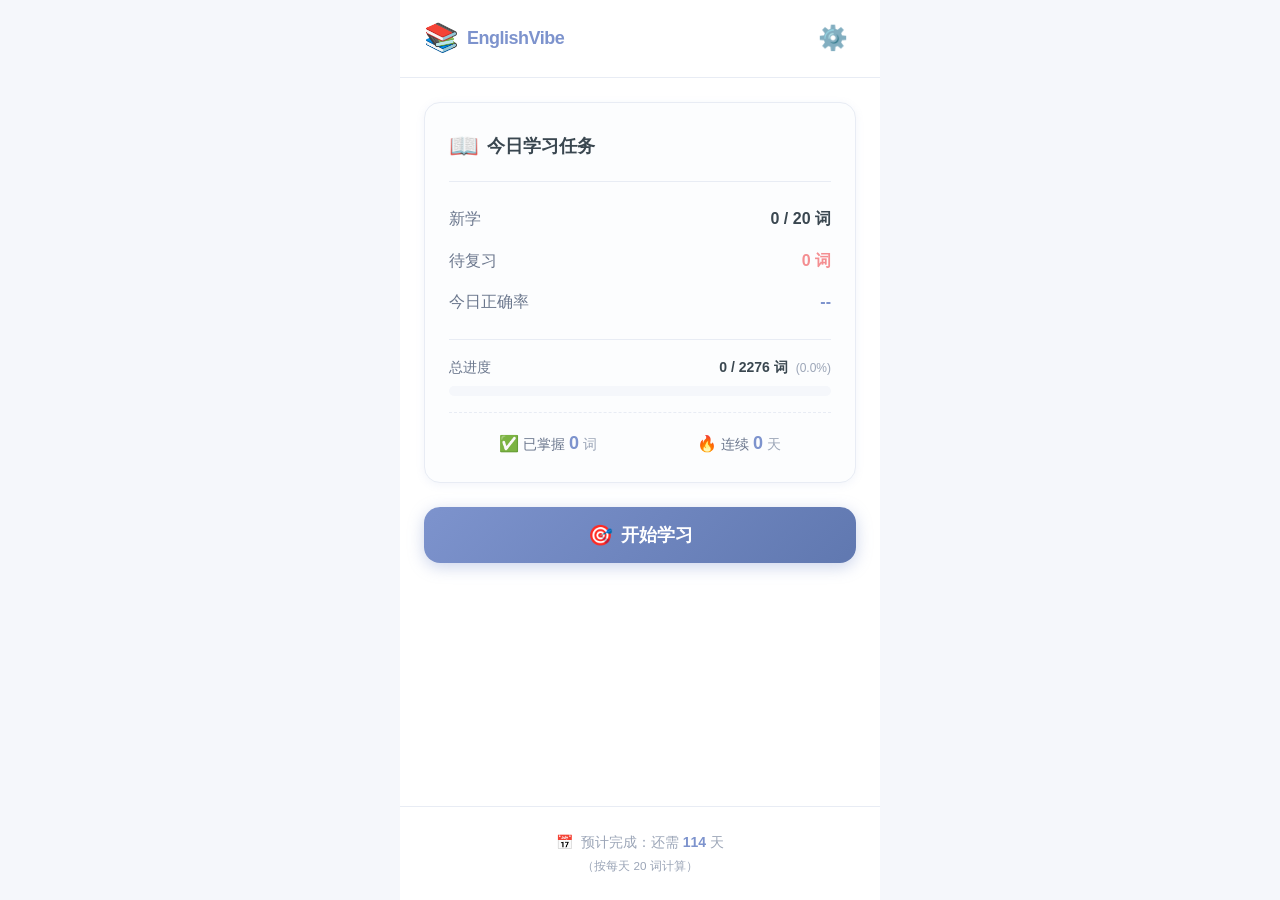
==== index.html @ 7efbdf3c "feat: EnglishVibe MVP - 初中英语单词学习应用 - 支持初中三年词汇（2276个单词） - 有道真人发音 - 每日学习+复习功能 - PWA支持，可安装到手机" ====
<!DOCTYPE html>
<html lang="zh-CN">
<head>
  <meta charset="UTF-8">
  <meta name="viewport" content="width=device-width, initial-scale=1.0, user-scalable=no, viewport-fit=cover">
  <meta name="theme-color" content="#7D93CD">
  <meta name="apple-mobile-web-app-capable" content="yes">
  <meta name="apple-mobile-web-app-status-bar-style" content="default">
  <meta name="description" content="EnglishVibe - 初中英语单词学习助手，图背单词，轻松记忆">
  
  <title>EnglishVibe - 英语单词学习</title>
  
  <!-- 样式 -->
  <link rel="stylesheet" href="./css/style.css">
  
  <!-- PWA 图标 -->
  <link rel="icon" type="image/png" sizes="32x32" href="./assets/icons/icon-32.png">
  <link rel="apple-touch-icon" href="./assets/icons/icon-192.png">
  
  <!-- PWA Manifest -->
  <link rel="manifest" href="./manifest.json">
</head>
<body>
  <div class="app" id="app">
    <!-- 顶部导航 -->
    <header class="header">
      <div class="header__logo">
        <span class="header__logo-icon">📚</span>
        <span class="header__logo-text">EnglishVibe</span>
      </div>
      <button class="header__settings" id="btn-settings" aria-label="设置">
        ⚙️
      </button>
    </header>

    <!-- 主内容区 -->
    <main class="main">
      <!-- 今日任务卡片 -->
      <div class="task-card fade-in">
        <div class="task-card__title">
          <span class="task-card__title-icon">📖</span>
          今日学习任务
        </div>
        
        <div class="task-card__stats">
          <div class="task-card__stat">
            <span class="task-card__stat-label">新学</span>
            <span class="task-card__stat-value">
              <span id="stat-new-learned">0</span> / <span id="stat-daily-goal">20</span> 词
            </span>
          </div>
          <div class="task-card__stat">
            <span class="task-card__stat-label">待复习</span>
            <span class="task-card__stat-value task-card__stat-value--warning" id="stat-review-count">
              0 词
            </span>
          </div>
          <div class="task-card__stat">
            <span class="task-card__stat-label">今日正确率</span>
            <span class="task-card__stat-value task-card__stat-value--highlight" id="stat-accuracy">
              --
            </span>
          </div>
        </div>

        <!-- 总进度 -->
        <div class="progress-section">
          <div class="progress-section__header">
            <span class="progress-section__label">总进度</span>
            <span class="progress-section__value">
              <span id="stat-total-learned">0</span> / <span id="stat-total-words">0</span> 词
              <span class="progress-percent" id="progress-percent">(0%)</span>
            </span>
          </div>
          <div class="progress-bar">
            <div class="progress-bar__fill" id="progress-fill" style="width: 0%"></div>
          </div>
        </div>

        <!-- 已掌握统计 -->
        <div class="mastered-section">
          <div class="mastered-stat">
            <span class="mastered-stat__icon">✅</span>
            <span class="mastered-stat__label">已掌握</span>
            <span class="mastered-stat__value" id="stat-mastered">0</span>
            <span class="mastered-stat__unit">词</span>
          </div>
          <div class="mastered-stat">
            <span class="mastered-stat__icon">🔥</span>
            <span class="mastered-stat__label">连续</span>
            <span class="mastered-stat__value" id="stat-streak">0</span>
            <span class="mastered-stat__unit">天</span>
          </div>
        </div>
      </div>

      <!-- 操作按钮 -->
      <div class="action-buttons">
        <button class="btn btn--primary" id="btn-learn">
          <span class="btn__icon">🎯</span>
          开始学习
        </button>
        
        <button class="btn btn--secondary" id="btn-review" style="display: none;">
          <span class="btn__icon">🔄</span>
          开始复习
          <span class="btn__badge" id="review-badge">0</span>
        </button>
      </div>
    </main>

    <!-- 底部信息 -->
    <footer class="footer-info">
      <span class="footer-info__icon">📅</span>
      预计完成：还需 <span class="footer-info__highlight" id="stat-remaining-days">--</span> 天
      <br>
      <small>（按每天 <span id="stat-daily-goal-footer">20</span> 词计算）</small>
    </footer>
  </div>

  <!-- 加载提示 -->
  <div id="loading" style="display: none; position: fixed; top: 0; left: 0; right: 0; bottom: 0; background: rgba(255,255,255,0.9); display: flex; align-items: center; justify-content: center; z-index: 9999;">
    <div style="text-align: center;">
      <div style="font-size: 48px; margin-bottom: 16px;">📚</div>
      <div style="color: #6B778D;">加载中...</div>
    </div>
  </div>

  <!-- 脚本 -->
  <script src="./js/storage.js"></script>
  <script src="./js/vocabulary.js"></script>
  <script src="./js/app.js"></script>
  
  <!-- Service Worker 注册 -->
  <script>
    // 注册 Service Worker 实现 PWA
    if ('serviceWorker' in navigator) {
      window.addEventListener('load', () => {
        navigator.serviceWorker.register('./sw.js')
          .then(registration => {
            console.log('SW registered:', registration.scope);
          })
          .catch(error => {
            console.log('SW registration failed:', error);
          });
      });
    }
    
    // PWA 安装提示
    let deferredPrompt;
    window.addEventListener('beforeinstallprompt', (e) => {
      // 阻止默认提示
      e.preventDefault();
      deferredPrompt = e;
      
      // 显示自定义安装按钮（可选）
      showInstallButton();
    });
    
    function showInstallButton() {
      // 创建安装按钮（如果首页没有待复习词）
      const btnReview = document.getElementById('btn-review');
      if (btnReview && btnReview.style.display === 'none') {
        const installBtn = document.createElement('button');
        installBtn.className = 'btn btn--secondary';
        installBtn.innerHTML = '<span class="btn__icon">📲</span> 安装到桌面';
        installBtn.style.marginTop = '8px';
        installBtn.onclick = installApp;
        
        const actionButtons = document.querySelector('.action-buttons');
        if (actionButtons && !document.getElementById('btn-install')) {
          installBtn.id = 'btn-install';
          actionButtons.appendChild(installBtn);
        }
      }
    }
    
    async function installApp() {
      if (!deferredPrompt) return;
      
      deferredPrompt.prompt();
      const { outcome } = await deferredPrompt.userChoice;
      
      if (outcome === 'accepted') {
        console.log('User accepted the install prompt');
      }
      deferredPrompt = null;
      
      // 隐藏安装按钮
      const installBtn = document.getElementById('btn-install');
      if (installBtn) installBtn.remove();
    }
    
    // 监听安装完成
    window.addEventListener('appinstalled', () => {
      console.log('PWA was installed');
      deferredPrompt = null;
    });
  </script>
</body>
</html>
---- css/style.css ----
/**
 * EnglishVibe MVP - 全局样式表
 * 莫兰迪色系设计
 */

/* ============================================
   CSS 变量 - 莫兰迪配色方案
   ============================================ */
:root {
  /* 主色 - 莫兰迪蓝 */
  --primary: #7D93CD;
  --primary-light: #9AAFDB;
  --primary-dark: #6078B0;
  
  /* 辅助色 - 莫兰迪粉 */
  --secondary: #F48E91;
  --secondary-light: #F9B5B7;
  
  /* 功能色 */
  --success: #7CB88F;      /* 答对 - 莫兰迪绿 */
  --success-light: #A5D4B3;
  --error: #E88B8C;        /* 答错 - 莫兰迪红 */
  --error-light: #F5B8B9;
  --warning: #F9D891;      /* 莫兰迪黄 */
  
  /* 中性色 */
  --text-primary: #3A4750;
  --text-secondary: #6B778D;
  --text-light: #9BA5B7;
  --bg-primary: #FFFFFF;
  --bg-secondary: #F5F7FB;
  --bg-card: #FCFDFE;
  --border-color: #E8ECF4;
  
  /* 阴影 */
  --shadow-sm: 0 2px 8px rgba(125, 147, 205, 0.1);
  --shadow-md: 0 4px 16px rgba(125, 147, 205, 0.15);
  --shadow-lg: 0 8px 32px rgba(125, 147, 205, 0.2);
  
  /* 圆角 */
  --radius-sm: 8px;
  --radius-md: 12px;
  --radius-lg: 16px;
  --radius-xl: 24px;
  
  /* 间距 */
  --spacing-xs: 4px;
  --spacing-sm: 8px;
  --spacing-md: 16px;
  --spacing-lg: 24px;
  --spacing-xl: 32px;
  
  /* 字体 */
  --font-family: -apple-system, BlinkMacSystemFont, 'Segoe UI', 'PingFang SC', 'Hiragino Sans GB', 'Microsoft YaHei', sans-serif;
  --font-size-xs: 12px;
  --font-size-sm: 14px;
  --font-size-md: 16px;
  --font-size-lg: 18px;
  --font-size-xl: 24px;
  --font-size-2xl: 32px;
  --font-size-3xl: 48px;
  
  /* 过渡 */
  --transition-fast: 0.15s ease;
  --transition-normal: 0.25s ease;
  --transition-slow: 0.4s ease;
}

/* ============================================
   基础重置
   ============================================ */
*,
*::before,
*::after {
  box-sizing: border-box;
  margin: 0;
  padding: 0;
}

html {
  font-size: 16px;
  -webkit-tap-highlight-color: transparent;
}

body {
  font-family: var(--font-family);
  font-size: var(--font-size-md);
  color: var(--text-primary);
  background: var(--bg-secondary);
  line-height: 1.6;
  min-height: 100vh;
  overflow-x: hidden;
}

/* ============================================
   App 容器
   ============================================ */
.app {
  max-width: 480px;
  margin: 0 auto;
  min-height: 100vh;
  background: var(--bg-primary);
  position: relative;
  display: flex;
  flex-direction: column;
}

/* ============================================
   顶部导航栏
   ============================================ */
.header {
  display: flex;
  align-items: center;
  justify-content: space-between;
  padding: var(--spacing-md) var(--spacing-lg);
  background: var(--bg-primary);
  border-bottom: 1px solid var(--border-color);
  position: sticky;
  top: 0;
  z-index: 100;
}

.header__logo {
  display: flex;
  align-items: center;
  gap: var(--spacing-sm);
}

.header__logo-icon {
  font-size: 28px;
}

.header__logo-text {
  font-size: var(--font-size-lg);
  font-weight: 600;
  color: var(--primary);
  letter-spacing: -0.5px;
}

.header__back {
  display: flex;
  align-items: center;
  gap: var(--spacing-xs);
  color: var(--text-secondary);
  font-size: var(--font-size-md);
  background: none;
  border: none;
  cursor: pointer;
  padding: var(--spacing-sm);
  margin-left: calc(-1 * var(--spacing-sm));
  border-radius: var(--radius-sm);
  transition: background var(--transition-fast);
}

.header__back:hover {
  background: var(--bg-secondary);
}

.header__progress {
  font-size: var(--font-size-md);
  font-weight: 600;
  color: var(--text-primary);
}

.header__settings {
  background: none;
  border: none;
  font-size: 24px;
  cursor: pointer;
  padding: var(--spacing-sm);
  border-radius: var(--radius-sm);
  transition: background var(--transition-fast);
}

.header__settings:hover {
  background: var(--bg-secondary);
}

/* ============================================
   主内容区
   ============================================ */
.main {
  flex: 1;
  padding: var(--spacing-lg);
  display: flex;
  flex-direction: column;
  gap: var(--spacing-lg);
}

/* ============================================
   今日任务卡片
   ============================================ */
.task-card {
  background: var(--bg-card);
  border-radius: var(--radius-lg);
  padding: var(--spacing-lg);
  box-shadow: var(--shadow-sm);
  border: 1px solid var(--border-color);
}

.task-card__title {
  display: flex;
  align-items: center;
  gap: var(--spacing-sm);
  font-size: var(--font-size-lg);
  font-weight: 600;
  color: var(--text-primary);
  margin-bottom: var(--spacing-lg);
  padding-bottom: var(--spacing-md);
  border-bottom: 1px solid var(--border-color);
}

.task-card__title-icon {
  font-size: 24px;
}

.task-card__stats {
  display: flex;
  flex-direction: column;
  gap: var(--spacing-md);
  margin-bottom: var(--spacing-lg);
}

.task-card__stat {
  display: flex;
  justify-content: space-between;
  align-items: center;
}

.task-card__stat-label {
  color: var(--text-secondary);
  font-size: var(--font-size-md);
}

.task-card__stat-value {
  font-weight: 600;
  color: var(--text-primary);
  font-size: var(--font-size-md);
}

.task-card__stat-value--highlight {
  color: var(--primary);
}

.task-card__stat-value--warning {
  color: var(--secondary);
}

/* 进度条 */
.progress-section {
  margin-top: var(--spacing-md);
  padding-top: var(--spacing-md);
  border-top: 1px solid var(--border-color);
}

.progress-section__header {
  display: flex;
  justify-content: space-between;
  align-items: center;
  margin-bottom: var(--spacing-sm);
}

.progress-section__label {
  color: var(--text-secondary);
  font-size: var(--font-size-sm);
}

.progress-section__value {
  color: var(--text-primary);
  font-weight: 600;
  font-size: var(--font-size-sm);
}

.progress-bar {
  height: 10px;
  background: var(--bg-secondary);
  border-radius: 5px;
  overflow: hidden;
}

.progress-bar__fill {
  height: 100%;
  background: linear-gradient(90deg, var(--primary-light), var(--primary));
  border-radius: 5px;
  transition: width var(--transition-normal);
}

.progress-percent {
  color: var(--text-light);
  font-size: var(--font-size-xs);
  font-weight: normal;
  margin-left: var(--spacing-xs);
}

/* 已掌握统计区域 */
.mastered-section {
  display: flex;
  justify-content: space-around;
  margin-top: var(--spacing-md);
  padding-top: var(--spacing-md);
  border-top: 1px dashed var(--border-color);
}

.mastered-stat {
  display: flex;
  align-items: center;
  gap: var(--spacing-xs);
  color: var(--text-secondary);
  font-size: var(--font-size-sm);
}

.mastered-stat__icon {
  font-size: 16px;
}

.mastered-stat__value {
  color: var(--primary);
  font-weight: 700;
  font-size: var(--font-size-lg);
}

.mastered-stat__unit {
  color: var(--text-light);
}

/* ============================================
   操作按钮
   ============================================ */
.action-buttons {
  display: flex;
  flex-direction: column;
  gap: var(--spacing-md);
}

.btn {
  display: flex;
  align-items: center;
  justify-content: center;
  gap: var(--spacing-sm);
  padding: var(--spacing-md) var(--spacing-lg);
  border-radius: var(--radius-lg);
  font-size: var(--font-size-lg);
  font-weight: 600;
  cursor: pointer;
  border: none;
  transition: all var(--transition-fast);
}

.btn--primary {
  background: linear-gradient(135deg, var(--primary), var(--primary-dark));
  color: white;
  box-shadow: 0 4px 16px rgba(125, 147, 205, 0.4);
}

.btn--primary:hover {
  transform: translateY(-2px);
  box-shadow: 0 6px 20px rgba(125, 147, 205, 0.5);
}

.btn--primary:active {
  transform: translateY(0);
}

.btn--secondary {
  background: var(--bg-card);
  color: var(--secondary);
  border: 2px solid var(--secondary);
}

.btn--secondary:hover {
  background: var(--secondary-light);
  color: white;
  border-color: var(--secondary-light);
}

.btn--disabled {
  opacity: 0.5;
  cursor: not-allowed;
  pointer-events: none;
}

.btn__icon {
  font-size: 20px;
}

.btn__badge {
  background: var(--secondary);
  color: white;
  padding: 2px 8px;
  border-radius: 10px;
  font-size: var(--font-size-sm);
  margin-left: var(--spacing-sm);
}

/* ============================================
   底部信息
   ============================================ */
.footer-info {
  text-align: center;
  padding: var(--spacing-lg);
  color: var(--text-light);
  font-size: var(--font-size-sm);
  border-top: 1px solid var(--border-color);
  margin-top: auto;
}

.footer-info__icon {
  margin-right: var(--spacing-xs);
}

.footer-info__highlight {
  color: var(--primary);
  font-weight: 600;
}

/* ============================================
   单词卡片（学习页用）
   ============================================ */
.word-card {
  background: var(--bg-card);
  border-radius: var(--radius-xl);
  padding: var(--spacing-xl);
  box-shadow: var(--shadow-md);
  text-align: center;
}

.word-card__image {
  width: 100%;
  height: 200px;
  border-radius: var(--radius-lg);
  overflow: hidden;
  margin-bottom: var(--spacing-lg);
  background: var(--bg-secondary);
}

.word-card__image img {
  width: 100%;
  height: 100%;
  object-fit: cover;
}

.word-card__word {
  font-size: var(--font-size-3xl);
  font-weight: 700;
  color: var(--text-primary);
  margin-bottom: var(--spacing-sm);
  letter-spacing: 1px;
}

.word-card__phonetic {
  display: flex;
  align-items: center;
  justify-content: center;
  gap: var(--spacing-sm);
  color: var(--text-secondary);
  font-size: var(--font-size-lg);
  margin-bottom: var(--spacing-md);
}

.word-card__audio-btn {
  background: var(--primary-light);
  border: none;
  width: 36px;
  height: 36px;
  border-radius: 50%;
  cursor: pointer;
  display: flex;
  align-items: center;
  justify-content: center;
  font-size: 18px;
  transition: all var(--transition-fast);
}

.word-card__audio-btn:hover {
  background: var(--primary);
  transform: scale(1.1);
}

.word-card__sentence {
  background: linear-gradient(135deg, #E8F5E9, #C8E6C9);
  border: 2px solid var(--success);
  border-radius: var(--radius-md);
  padding: var(--spacing-md);
  margin-top: var(--spacing-lg);
  text-align: left;
  opacity: 0;
  transform: translateY(10px);
  transition: all var(--transition-normal);
  position: relative;
}

.word-card__sentence.show {
  opacity: 1;
  transform: translateY(0);
  animation: highlight-pulse 0.5s ease;
}

@keyframes highlight-pulse {
  0%, 100% { box-shadow: 0 0 0 0 rgba(124, 184, 143, 0.4); }
  50% { box-shadow: 0 0 0 8px rgba(124, 184, 143, 0); }
}

.word-card__sentence-header {
  display: flex;
  align-items: center;
  justify-content: space-between;
  margin-bottom: var(--spacing-sm);
}

.word-card__sentence-label {
  font-size: var(--font-size-xs);
  color: var(--success);
  font-weight: 600;
  text-transform: uppercase;
  letter-spacing: 1px;
}

.word-card__sentence-audio {
  background: var(--success);
  border: none;
  width: 32px;
  height: 32px;
  border-radius: 50%;
  cursor: pointer;
  display: flex;
  align-items: center;
  justify-content: center;
  font-size: 16px;
  transition: all var(--transition-fast);
  color: white;
}

.word-card__sentence-audio:hover {
  background: var(--success-light);
  transform: scale(1.1);
}

.word-card__sentence-audio:active {
  transform: scale(0.95);
}

.word-card__sentence-en {
  color: var(--text-primary);
  font-size: var(--font-size-md);
  font-weight: 500;
  margin-bottom: var(--spacing-xs);
  line-height: 1.5;
}

.word-card__sentence-cn {
  color: var(--text-secondary);
  font-size: var(--font-size-sm);
  line-height: 1.4;
}

/* ============================================
   选项区域
   ============================================ */
.options-grid {
  display: grid;
  grid-template-columns: repeat(2, 1fr);
  gap: var(--spacing-md);
  margin-top: var(--spacing-lg);
}

.option {
  background: var(--bg-card);
  border: 2px solid var(--border-color);
  border-radius: var(--radius-md);
  padding: var(--spacing-md);
  font-size: var(--font-size-md);
  color: var(--text-primary);
  cursor: pointer;
  transition: all var(--transition-fast);
  text-align: center;
  min-height: 60px;
  display: flex;
  align-items: center;
  justify-content: center;
}

.option:hover {
  border-color: var(--primary-light);
  background: var(--bg-secondary);
}

.option:active {
  transform: scale(0.98);
}

.option--correct {
  background: var(--success-light);
  border-color: var(--success);
  color: var(--success);
  animation: pulse-success 0.3s ease;
}

.option--wrong {
  background: var(--error-light);
  border-color: var(--error);
  color: var(--error);
  animation: shake 0.3s ease;
}

.option--disabled {
  pointer-events: none;
  opacity: 0.7;
}

.option__icon {
  margin-right: var(--spacing-xs);
}

/* ============================================
   反馈提示
   ============================================ */
.feedback {
  position: fixed;
  top: 50%;
  left: 50%;
  transform: translate(-50%, -50%);
  background: rgba(0, 0, 0, 0.85);
  color: white;
  padding: var(--spacing-lg) var(--spacing-xl);
  border-radius: var(--radius-lg);
  font-size: var(--font-size-lg);
  font-weight: 600;
  z-index: 1000;
  opacity: 0;
  visibility: hidden;
  transition: all var(--transition-fast);
}

.feedback.show {
  opacity: 1;
  visibility: visible;
}

.feedback--success {
  background: var(--success);
}

.feedback--error {
  background: var(--error);
}

/* ============================================
   学习进度条（顶部）
   ============================================ */
.learn-progress {
  padding: 0 var(--spacing-lg);
  margin-bottom: var(--spacing-md);
}

.learn-progress__bar {
  height: 6px;
  background: var(--bg-secondary);
  border-radius: 3px;
  overflow: hidden;
}

.learn-progress__fill {
  height: 100%;
  background: linear-gradient(90deg, var(--primary-light), var(--primary));
  border-radius: 3px;
  transition: width var(--transition-normal);
}

/* ============================================
   底部统计栏
   ============================================ */
.bottom-stats {
  display: flex;
  justify-content: center;
  gap: var(--spacing-xl);
  padding: var(--spacing-md) var(--spacing-lg);
  background: var(--bg-secondary);
  border-top: 1px solid var(--border-color);
  font-size: var(--font-size-sm);
  color: var(--text-secondary);
}

.bottom-stats__item {
  display: flex;
  align-items: center;
  gap: var(--spacing-xs);
}

.bottom-stats__value {
  color: var(--primary);
  font-weight: 600;
}

/* ============================================
   设置页面
   ============================================ */
.settings-section {
  background: var(--bg-card);
  border-radius: var(--radius-lg);
  margin-bottom: var(--spacing-md);
  overflow: hidden;
}

.settings-section__title {
  padding: var(--spacing-md) var(--spacing-lg);
  background: var(--bg-secondary);
  font-weight: 600;
  color: var(--text-secondary);
  font-size: var(--font-size-sm);
  text-transform: uppercase;
  letter-spacing: 1px;
}

.settings-item {
  display: flex;
  justify-content: space-between;
  align-items: center;
  padding: var(--spacing-md) var(--spacing-lg);
  border-bottom: 1px solid var(--border-color);
}

.settings-item:last-child {
  border-bottom: none;
}

.settings-item__label {
  color: var(--text-primary);
}

.settings-item__value {
  color: var(--text-secondary);
}

/* 目标选择器 */
.goal-selector {
  display: flex;
  gap: var(--spacing-sm);
}

.goal-option {
  padding: var(--spacing-sm) var(--spacing-md);
  border: 2px solid var(--border-color);
  border-radius: var(--radius-sm);
  cursor: pointer;
  transition: all var(--transition-fast);
  font-size: var(--font-size-sm);
}

.goal-option:hover {
  border-color: var(--primary-light);
}

.goal-option.active {
  background: var(--primary);
  border-color: var(--primary);
  color: white;
}

/* 危险操作按钮 */
.btn--danger {
  background: none;
  color: var(--error);
  border: 2px solid var(--error);
}

.btn--danger:hover {
  background: var(--error);
  color: white;
}

/* ============================================
   完成页面
   ============================================ */
.complete-page {
  display: flex;
  flex-direction: column;
  align-items: center;
  justify-content: center;
  text-align: center;
  padding: var(--spacing-xl);
  min-height: 60vh;
}

.complete-page__icon {
  font-size: 80px;
  margin-bottom: var(--spacing-lg);
  animation: bounce 0.6s ease;
}

.complete-page__title {
  font-size: var(--font-size-2xl);
  font-weight: 700;
  color: var(--text-primary);
  margin-bottom: var(--spacing-sm);
}

.complete-page__subtitle {
  font-size: var(--font-size-md);
  color: var(--text-secondary);
  margin-bottom: var(--spacing-xl);
}

.complete-page__stats {
  display: flex;
  gap: var(--spacing-xl);
  margin-bottom: var(--spacing-xl);
}

.complete-page__stat {
  text-align: center;
}

.complete-page__stat-value {
  font-size: var(--font-size-2xl);
  font-weight: 700;
  color: var(--primary);
}

.complete-page__stat-label {
  font-size: var(--font-size-sm);
  color: var(--text-secondary);
}

/* ============================================
   动画
   ============================================ */
@keyframes pulse-success {
  0%, 100% { transform: scale(1); }
  50% { transform: scale(1.02); }
}

@keyframes shake {
  0%, 100% { transform: translateX(0); }
  25% { transform: translateX(-5px); }
  75% { transform: translateX(5px); }
}

@keyframes bounce {
  0%, 100% { transform: translateY(0); }
  50% { transform: translateY(-20px); }
}

@keyframes fadeIn {
  from { opacity: 0; transform: translateY(20px); }
  to { opacity: 1; transform: translateY(0); }
}

.fade-in {
  animation: fadeIn 0.4s ease forwards;
}

/* ============================================
   完成弹窗覆盖层
   ============================================ */
.complete-overlay {
  position: fixed;
  top: 0;
  left: 0;
  right: 0;
  bottom: 0;
  background: var(--bg-primary);
  z-index: 500;
  display: flex;
  align-items: center;
  justify-content: center;
}

/* ============================================
   响应式适配
   ============================================ */
@media (max-width: 400px) {
  :root {
    --font-size-3xl: 36px;
    --font-size-2xl: 28px;
  }
  
  .options-grid {
    gap: var(--spacing-sm);
  }
  
  .option {
    padding: var(--spacing-sm);
    font-size: var(--font-size-sm);
  }
}

/* ============================================
   安全区适配（刘海屏）
   ============================================ */
@supports (padding-top: env(safe-area-inset-top)) {
  .header {
    padding-top: calc(var(--spacing-md) + env(safe-area-inset-top));
  }
  
  .footer-info,
  .bottom-stats {
    padding-bottom: calc(var(--spacing-lg) + env(safe-area-inset-bottom));
  }
}
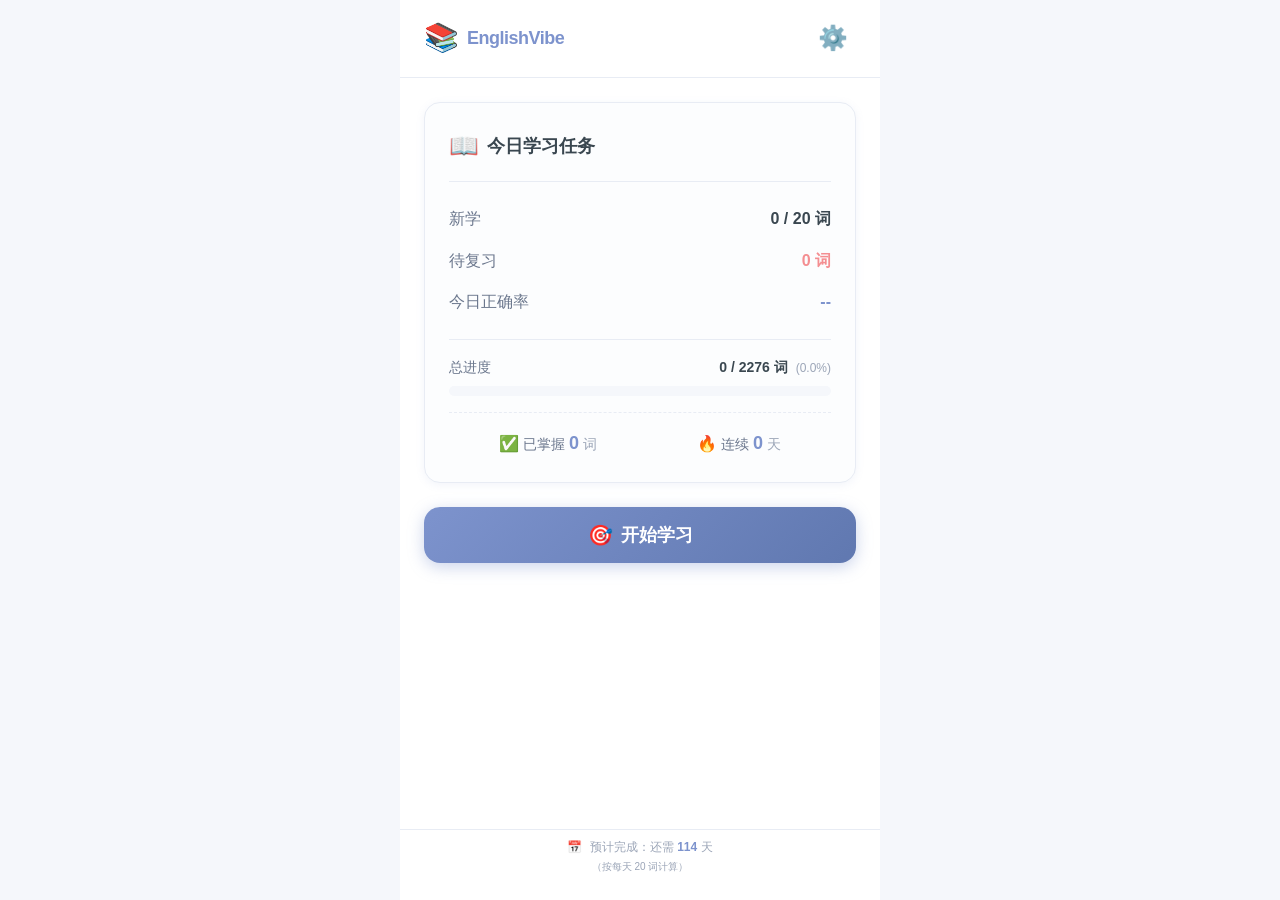
==== commit 8c1f33b5: "fix: 优化首页底部显示，添加SW自动更新机制" ====
--- a/index.html
+++ b/index.html
@@ -14,8 +14,8 @@
   <link rel="stylesheet" href="./css/style.css">
   
   <!-- PWA 图标 -->
-  <link rel="icon" type="image/png" sizes="32x32" href="./assets/icons/icon-32.png">
-  <link rel="apple-touch-icon" href="./assets/icons/icon-192.png">
+  <link rel="icon" type="image/svg+xml" href="./assets/icons/icon.svg">
+  <link rel="apple-touch-icon" href="./assets/icons/icon.svg">
   
   <!-- PWA Manifest -->
   <link rel="manifest" href="./manifest.json">
@@ -139,10 +139,26 @@
         navigator.serviceWorker.register('./sw.js')
           .then(registration => {
             console.log('SW registered:', registration.scope);
+            // 检查更新
+            registration.update();
+            // 当发现新版本时，立即激活
+            registration.addEventListener('updatefound', () => {
+              const newWorker = registration.installing;
+              newWorker.addEventListener('statechange', () => {
+                if (newWorker.state === 'installed' && navigator.serviceWorker.controller) {
+                  console.log('New SW available, reloading...');
+                  window.location.reload();
+                }
+              });
+            });
           })
           .catch(error => {
             console.log('SW registration failed:', error);
           });
+      });
+      // 监听控制器变化，自动刷新
+      navigator.serviceWorker.addEventListener('controllerchange', () => {
+        window.location.reload();
       });
     }
     
--- a/css/style.css
+++ b/css/style.css
@@ -397,11 +397,11 @@
    ============================================ */
 .footer-info {
   text-align: center;
-  padding: var(--spacing-lg);
+  padding: var(--spacing-sm) var(--spacing-md);
   color: var(--text-light);
-  font-size: var(--font-size-sm);
+  font-size: var(--font-size-xs);
   border-top: 1px solid var(--border-color);
-  margin-top: auto;
+  flex-shrink: 0;
 }
 
 .footer-info__icon {
@@ -868,6 +868,118 @@
 /* ============================================
    响应式适配
    ============================================ */
+
+/* 小屏手机适配（高度不足时） */
+@media (max-height: 750px) {
+  .word-card {
+    padding: var(--spacing-md);
+  }
+  
+  .word-card__image {
+    height: 140px;
+    margin-bottom: var(--spacing-md);
+  }
+  
+  .word-card__word {
+    font-size: var(--font-size-2xl);
+    margin-bottom: var(--spacing-xs);
+  }
+  
+  .word-card__phonetic {
+    font-size: var(--font-size-md);
+    margin-bottom: var(--spacing-sm);
+  }
+  
+  .word-card__sentence {
+    padding: var(--spacing-sm);
+    margin-top: var(--spacing-md);
+  }
+  
+  .options-grid {
+    gap: var(--spacing-sm);
+    margin-top: var(--spacing-md);
+  }
+  
+  .option {
+    padding: var(--spacing-sm);
+    min-height: 50px;
+    font-size: var(--font-size-sm);
+  }
+  
+  .main {
+    padding: var(--spacing-md);
+    gap: var(--spacing-md);
+  }
+  
+  .header {
+    padding: var(--spacing-sm) var(--spacing-md);
+  }
+  
+  /* 首页任务卡片紧凑 */
+  .task-card {
+    padding: var(--spacing-md);
+  }
+  
+  .task-card__title {
+    font-size: var(--font-size-md);
+    margin-bottom: var(--spacing-md);
+    padding-bottom: var(--spacing-sm);
+  }
+  
+  .task-card__stats {
+    gap: var(--spacing-sm);
+    margin-bottom: var(--spacing-md);
+  }
+  
+  .footer-info {
+    padding: var(--spacing-md);
+    font-size: var(--font-size-xs);
+  }
+  
+  .btn {
+    padding: var(--spacing-sm) var(--spacing-md);
+    font-size: var(--font-size-md);
+  }
+  
+  .action-buttons {
+    gap: var(--spacing-sm);
+  }
+}
+
+/* 更小屏幕手机 */
+@media (max-height: 650px) {
+  .word-card__image {
+    height: 120px;
+    margin-bottom: var(--spacing-sm);
+  }
+  
+  .word-card__word {
+    font-size: var(--font-size-xl);
+  }
+  
+  .word-card__phonetic {
+    font-size: var(--font-size-sm);
+  }
+  
+  .word-card__sentence {
+    padding: var(--spacing-xs) var(--spacing-sm);
+  }
+  
+  .word-card__sentence-en {
+    font-size: var(--font-size-sm);
+  }
+  
+  .word-card__sentence-cn {
+    font-size: var(--font-size-xs);
+  }
+  
+  .option {
+    min-height: 44px;
+    padding: var(--spacing-xs) var(--spacing-sm);
+  }
+}
+
+/* 宽度适配 */
 @media (max-width: 400px) {
   :root {
     --font-size-3xl: 36px;
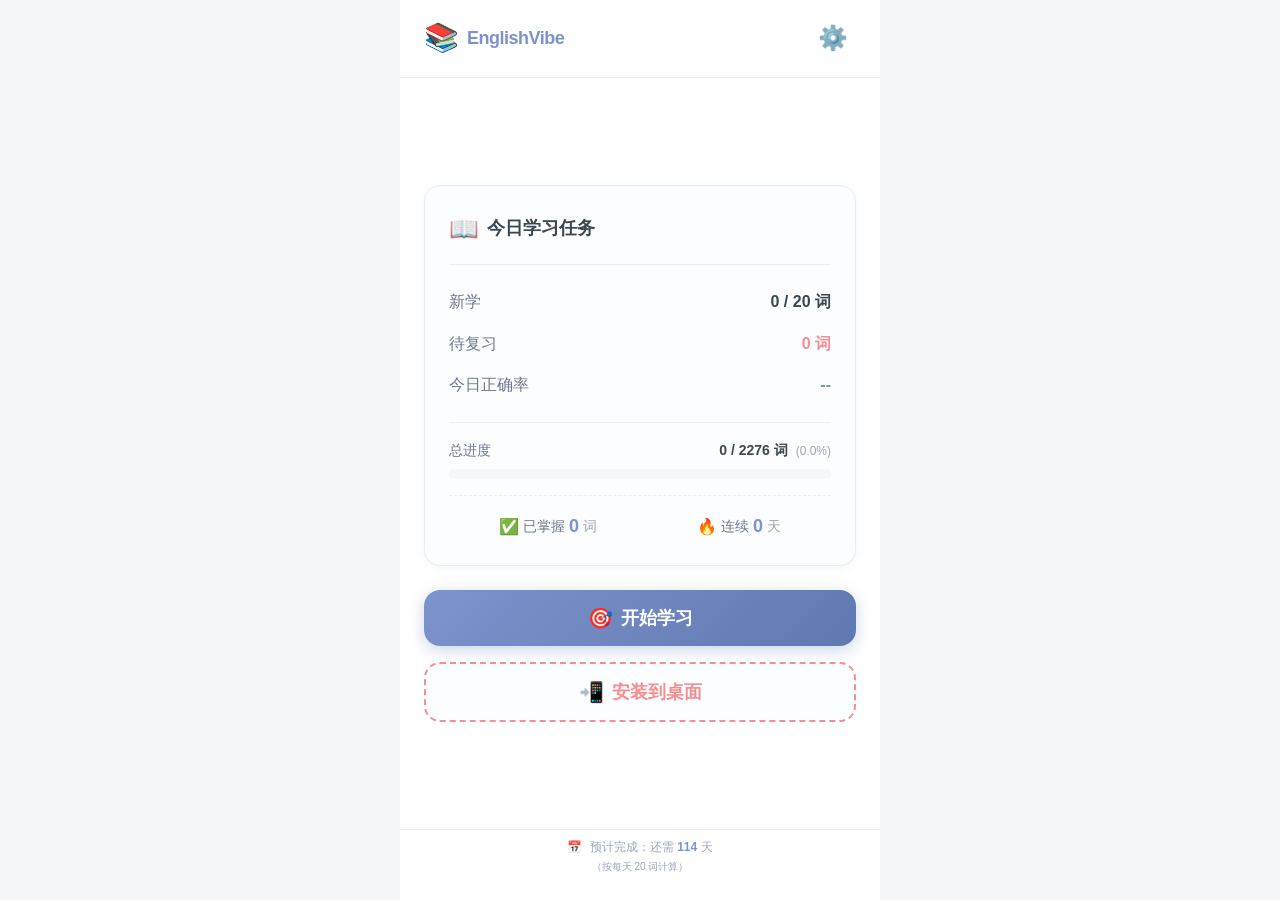
==== commit 88938ccd: "feat: 恢复首页安装到桌面按钮，改进安装提示逻辑" ====
--- a/index.html
+++ b/index.html
@@ -105,6 +105,12 @@
           <span class="btn__icon">🔄</span>
           开始复习
           <span class="btn__badge" id="review-badge">0</span>
+        </button>
+        
+        <!-- 安装到桌面按钮 -->
+        <button class="btn btn--secondary" id="btn-install" style="border: 2px dashed var(--secondary);">
+          <span class="btn__icon">📲</span>
+          安装到桌面
         </button>
       </div>
     </main>
@@ -168,49 +174,58 @@
       // 阻止默认提示
       e.preventDefault();
       deferredPrompt = e;
+      console.log('PWA install prompt ready');
+    });
+    
+    // 绑定安装按钮事件
+    document.addEventListener('DOMContentLoaded', () => {
+      const installBtn = document.getElementById('btn-install');
+      if (installBtn) {
+        installBtn.addEventListener('click', installApp);
+      }
       
-      // 显示自定义安装按钮（可选）
-      showInstallButton();
+      // 检查是否已安装（standalone模式）
+      if (window.matchMedia('(display-mode: standalone)').matches || window.navigator.standalone) {
+        // 已安装，隐藏按钮
+        if (installBtn) installBtn.style.display = 'none';
+      }
     });
     
-    function showInstallButton() {
-      // 创建安装按钮（如果首页没有待复习词）
-      const btnReview = document.getElementById('btn-review');
-      if (btnReview && btnReview.style.display === 'none') {
-        const installBtn = document.createElement('button');
-        installBtn.className = 'btn btn--secondary';
-        installBtn.innerHTML = '<span class="btn__icon">📲</span> 安装到桌面';
-        installBtn.style.marginTop = '8px';
-        installBtn.onclick = installApp;
-        
-        const actionButtons = document.querySelector('.action-buttons');
-        if (actionButtons && !document.getElementById('btn-install')) {
-          installBtn.id = 'btn-install';
-          actionButtons.appendChild(installBtn);
+    async function installApp() {
+      if (deferredPrompt) {
+        // 浏览器支持安装提示
+        deferredPrompt.prompt();
+        const { outcome } = await deferredPrompt.userChoice;
+        
+        if (outcome === 'accepted') {
+          console.log('User accepted the install prompt');
+          const installBtn = document.getElementById('btn-install');
+          if (installBtn) installBtn.style.display = 'none';
         }
+        deferredPrompt = null;
+      } else {
+        // 浏览器不支持自动安装提示，显示手动安装说明
+        const isIOS = /iPad|iPhone|iPod/.test(navigator.userAgent);
+        const isAndroid = /Android/.test(navigator.userAgent);
+        
+        let message = '📲 安装到桌面：\n\n';
+        if (isIOS) {
+          message += '1. 点击底部的分享按钮 ⬆️\n2. 选择"添加到主屏幕"';
+        } else if (isAndroid) {
+          message += '1. 点击右上角菜单 ⋮\n2. 选择"添加到主屏幕"或"安装应用"';
+        } else {
+          message += '请使用浏览器菜单中的"安装"或"添加到主屏幕"选项';
+        }
+        alert(message);
       }
-    }
-    
-    async function installApp() {
-      if (!deferredPrompt) return;
-      
-      deferredPrompt.prompt();
-      const { outcome } = await deferredPrompt.userChoice;
-      
-      if (outcome === 'accepted') {
-        console.log('User accepted the install prompt');
-      }
-      deferredPrompt = null;
-      
-      // 隐藏安装按钮
-      const installBtn = document.getElementById('btn-install');
-      if (installBtn) installBtn.remove();
     }
     
     // 监听安装完成
     window.addEventListener('appinstalled', () => {
       console.log('PWA was installed');
       deferredPrompt = null;
+      const installBtn = document.getElementById('btn-install');
+      if (installBtn) installBtn.style.display = 'none';
     });
   </script>
 </body>
--- a/css/style.css
+++ b/css/style.css
@@ -184,6 +184,7 @@
   padding: var(--spacing-lg);
   display: flex;
   flex-direction: column;
+  justify-content: center;
   gap: var(--spacing-lg);
 }
 
@@ -866,134 +867,162 @@
 }
 
 /* ============================================
-   响应式适配
-   ============================================ */
-
-/* 小屏手机适配（高度不足时） */
+   响应式适配 - 手机一屏显示优化
+   ============================================ */
+
+/* 中等手机 (max-height: 750px) */
 @media (max-height: 750px) {
-  .word-card {
-    padding: var(--spacing-md);
-  }
-  
-  .word-card__image {
-    height: 140px;
-    margin-bottom: var(--spacing-md);
-  }
-  
-  .word-card__word {
-    font-size: var(--font-size-2xl);
-    margin-bottom: var(--spacing-xs);
-  }
-  
-  .word-card__phonetic {
+  .main {
+    padding: var(--spacing-sm);
+    gap: var(--spacing-sm);
+  }
+  
+  .header {
+    padding: var(--spacing-xs) var(--spacing-md);
+    min-height: 44px;
+  }
+  
+  /* 首页 */
+  .task-card {
+    padding: var(--spacing-sm);
+  }
+  
+  .task-card__title {
     font-size: var(--font-size-md);
     margin-bottom: var(--spacing-sm);
-  }
-  
-  .word-card__sentence {
-    padding: var(--spacing-sm);
-    margin-top: var(--spacing-md);
-  }
-  
-  .options-grid {
-    gap: var(--spacing-sm);
-    margin-top: var(--spacing-md);
-  }
-  
-  .option {
-    padding: var(--spacing-sm);
-    min-height: 50px;
+    padding-bottom: var(--spacing-xs);
+  }
+  
+  .task-card__title-icon { font-size: 18px; }
+  
+  .task-card__stats {
+    gap: var(--spacing-xs);
+    margin-bottom: var(--spacing-sm);
+  }
+  
+  .task-card__stat-label { font-size: var(--font-size-xs); }
+  .task-card__stat-value { font-size: var(--font-size-sm); }
+  
+  .progress-section, .mastered-section {
+    margin-top: var(--spacing-sm);
+    padding-top: var(--spacing-sm);
+  }
+  
+  .progress-bar { height: 6px; }
+  .mastered-stat__value { font-size: var(--font-size-md); }
+  
+  .action-buttons {
+    gap: var(--spacing-xs);
+    margin-top: var(--spacing-sm);
+  }
+  
+  .btn {
+    padding: var(--spacing-xs) var(--spacing-md);
     font-size: var(--font-size-sm);
-  }
-  
-  .main {
-    padding: var(--spacing-md);
-    gap: var(--spacing-md);
-  }
-  
-  .header {
-    padding: var(--spacing-sm) var(--spacing-md);
-  }
-  
-  /* 首页任务卡片紧凑 */
-  .task-card {
-    padding: var(--spacing-md);
-  }
-  
-  .task-card__title {
-    font-size: var(--font-size-md);
-    margin-bottom: var(--spacing-md);
-    padding-bottom: var(--spacing-sm);
-  }
-  
-  .task-card__stats {
-    gap: var(--spacing-sm);
-    margin-bottom: var(--spacing-md);
+    min-height: 40px;
   }
   
   .footer-info {
-    padding: var(--spacing-md);
-    font-size: var(--font-size-xs);
-  }
-  
-  .btn {
-    padding: var(--spacing-sm) var(--spacing-md);
-    font-size: var(--font-size-md);
-  }
-  
-  .action-buttons {
-    gap: var(--spacing-sm);
-  }
-}
-
-/* 更小屏幕手机 */
-@media (max-height: 650px) {
-  .word-card__image {
-    height: 120px;
-    margin-bottom: var(--spacing-sm);
-  }
-  
-  .word-card__word {
-    font-size: var(--font-size-xl);
-  }
-  
-  .word-card__phonetic {
-    font-size: var(--font-size-sm);
-  }
-  
-  .word-card__sentence {
-    padding: var(--spacing-xs) var(--spacing-sm);
-  }
-  
-  .word-card__sentence-en {
-    font-size: var(--font-size-sm);
-  }
-  
-  .word-card__sentence-cn {
-    font-size: var(--font-size-xs);
-  }
-  
-  .option {
-    min-height: 44px;
-    padding: var(--spacing-xs) var(--spacing-sm);
-  }
+    padding: var(--spacing-xs) var(--spacing-md);
+    font-size: 11px;
+  }
+  
+  /* 学习页 */
+  .word-card { padding: var(--spacing-sm); }
+  .word-card__image { height: 120px; margin-bottom: var(--spacing-sm); }
+  .word-card__word { font-size: var(--font-size-xl); margin-bottom: 2px; }
+  .word-card__phonetic { font-size: var(--font-size-sm); margin-bottom: var(--spacing-xs); }
+  .word-card__sentence { padding: var(--spacing-xs) var(--spacing-sm); margin-top: var(--spacing-sm); }
+  .word-card__sentence-en { font-size: var(--font-size-sm); }
+  .word-card__sentence-cn { font-size: var(--font-size-xs); }
+  
+  .options-grid { gap: var(--spacing-xs); margin-top: var(--spacing-sm); }
+  .option { padding: var(--spacing-xs) var(--spacing-sm); min-height: 44px; font-size: var(--font-size-sm); }
+  
+  #btn-continue { margin-top: var(--spacing-sm) !important; }
+  
+  /* 弹窗 */
+  .modal__content { padding: var(--spacing-md); }
+  .modal__icon { font-size: 48px; }
+  .modal__title { font-size: var(--font-size-lg); }
+  .stats-summary { padding: var(--spacing-sm); margin: var(--spacing-sm) 0; }
+  .stats-summary__value { font-size: var(--font-size-lg); }
+}
+
+/* 小屏手机 (max-height: 680px) */
+@media (max-height: 680px) {
+  .main { padding: var(--spacing-xs); gap: var(--spacing-xs); }
+  .header { padding: 4px var(--spacing-sm); min-height: 40px; }
+  .header__logo-text { font-size: var(--font-size-md); }
+  
+  /* 首页 */
+  .task-card { padding: var(--spacing-xs) var(--spacing-sm); }
+  .task-card__title { font-size: var(--font-size-sm); margin-bottom: var(--spacing-xs); padding-bottom: 4px; }
+  .task-card__title-icon { font-size: 16px; }
+  .task-card__stats { gap: 4px; margin-bottom: var(--spacing-xs); }
+  .task-card__stat-label { font-size: 10px; }
+  .task-card__stat-value { font-size: var(--font-size-xs); }
+  .progress-section, .mastered-section { margin-top: var(--spacing-xs); padding-top: var(--spacing-xs); }
+  .progress-bar { height: 5px; }
+  .mastered-stat__value { font-size: var(--font-size-sm); }
+  .mastered-stat__label { font-size: 10px; }
+  .action-buttons { gap: 4px; margin-top: var(--spacing-xs); }
+  .btn { padding: 6px var(--spacing-sm); font-size: var(--font-size-xs); min-height: 36px; }
+  .footer-info { padding: 4px var(--spacing-sm); font-size: 10px; }
+  .footer-info small { font-size: 9px; }
+  
+  /* 学习页 */
+  .learn-progress { padding: 2px var(--spacing-sm); }
+  .learn-progress__bar { height: 3px; }
+  .word-card { padding: var(--spacing-xs); }
+  .word-card__image { height: 100px; margin-bottom: var(--spacing-xs); }
+  .word-card__word { font-size: var(--font-size-lg); }
+  .word-card__phonetic { font-size: var(--font-size-xs); }
+  .word-card__sentence { padding: 4px var(--spacing-xs); margin-top: var(--spacing-xs); }
+  .word-card__sentence-en { font-size: var(--font-size-xs); }
+  .word-card__sentence-cn { font-size: 10px; }
+  .options-grid { gap: 4px; margin-top: var(--spacing-xs); }
+  .option { padding: 4px var(--spacing-xs); min-height: 40px; font-size: var(--font-size-xs); }
+  #btn-continue { margin-top: var(--spacing-xs) !important; font-size: var(--font-size-xs); }
+  
+  /* 弹窗 */
+  .modal__content { padding: var(--spacing-sm); }
+  .modal__icon { font-size: 40px; }
+  .modal__title { font-size: var(--font-size-md); margin: var(--spacing-xs) 0; }
+  .modal__message { font-size: var(--font-size-xs); }
+  .stats-summary { padding: var(--spacing-xs); }
+  .stats-summary__value { font-size: var(--font-size-md); }
+}
+
+/* 超小屏手机 (max-height: 600px) */
+@media (max-height: 600px) {
+  .main { padding: 4px; }
+  .header { padding: 2px var(--spacing-xs); min-height: 36px; }
+  
+  /* 首页极限压缩 */
+  .task-card { padding: 6px; }
+  .task-card__title { font-size: 12px; margin-bottom: 4px; }
+  .task-card__stats { margin-bottom: 4px; }
+  .progress-section, .mastered-section { margin-top: 4px; padding-top: 4px; }
+  .action-buttons { margin-top: 4px; }
+  .btn { padding: 4px var(--spacing-xs); font-size: 11px; min-height: 32px; }
+  .footer-info { padding: 2px; font-size: 9px; }
+  
+  /* 学习页极限压缩 */
+  .word-card__image { height: 80px; }
+  .word-card__word { font-size: var(--font-size-md); }
+  .option { min-height: 36px; font-size: 11px; }
 }
 
 /* 宽度适配 */
 @media (max-width: 400px) {
   :root {
-    --font-size-3xl: 36px;
-    --font-size-2xl: 28px;
-  }
-  
-  .options-grid {
-    gap: var(--spacing-sm);
-  }
-  
-  .option {
-    padding: var(--spacing-sm);
-    font-size: var(--font-size-sm);
-  }
+    --font-size-3xl: 32px;
+    --font-size-2xl: 24px;
+    --font-size-xl: 20px;
+  }
+  .options-grid { gap: var(--spacing-xs); }
+  .option { font-size: var(--font-size-sm); }
 }
 
 /* ============================================
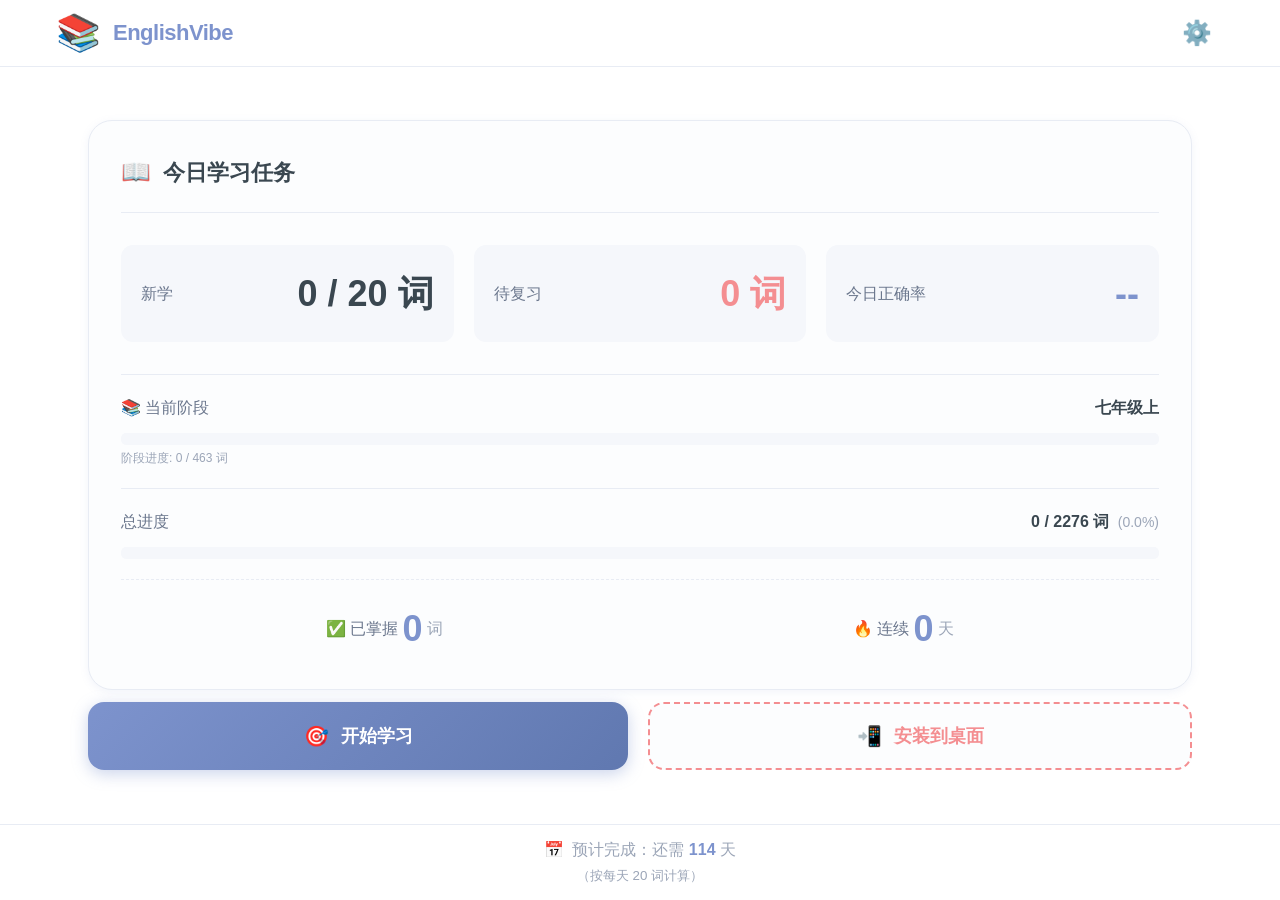
==== commit fbdb7fec: "feat: 按年级学期顺序学习 - 七年级上→下→八年级上→下→九年级上→下，每阶段内随机选词" ====
--- a/index.html
+++ b/index.html
@@ -60,6 +60,20 @@
             <span class="task-card__stat-value task-card__stat-value--highlight" id="stat-accuracy">
               --
             </span>
+          </div>
+        </div>
+
+        <!-- 当前学习阶段 -->
+        <div class="progress-section" id="stage-section" style="margin-bottom: 8px;">
+          <div class="progress-section__header">
+            <span class="progress-section__label">📚 当前阶段</span>
+            <span class="progress-section__value" id="current-stage-name">--</span>
+          </div>
+          <div class="progress-bar">
+            <div class="progress-bar__fill" id="stage-progress-fill" style="width: 0%; background: var(--success);"></div>
+          </div>
+          <div style="font-size: 12px; color: var(--text-light); margin-top: 4px;">
+            阶段进度: <span id="stage-learned">0</span> / <span id="stage-total">0</span> 词
           </div>
         </div>
 
--- a/css/style.css
+++ b/css/style.css
@@ -93,12 +93,14 @@
 }
 
 /* ============================================
-   App 容器
+   App 容器 - 自适应所有屏幕
    ============================================ */
 .app {
-  max-width: 480px;
+  width: 100%;
+  max-width: 100%;
   margin: 0 auto;
   min-height: 100vh;
+  min-height: 100dvh; /* 动态视口高度，更好支持移动端 */
   background: var(--bg-primary);
   position: relative;
   display: flex;
@@ -736,6 +738,7 @@
 .goal-selector {
   display: flex;
   gap: var(--spacing-sm);
+  margin-left: var(--spacing-lg); /* 与"每日目标"文字保持间距 */
 }
 
 .goal-option {
@@ -745,6 +748,7 @@
   cursor: pointer;
   transition: all var(--transition-fast);
   font-size: var(--font-size-sm);
+  white-space: nowrap; /* 防止文字换行 */
 }
 
 .goal-option:hover {
@@ -1039,3 +1043,628 @@
   }
 }
 
+/* ============================================
+   平板适配 (min-width: 768px)
+   ============================================ */
+@media (min-width: 768px) {
+  :root {
+    --font-size-xs: 14px;
+    --font-size-sm: 16px;
+    --font-size-md: 18px;
+    --font-size-lg: 22px;
+    --font-size-xl: 32px;
+    --font-size-2xl: 42px;
+    --font-size-3xl: 56px;
+    --spacing-sm: 12px;
+    --spacing-md: 20px;
+    --spacing-lg: 32px;
+    --spacing-xl: 48px;
+  }
+  
+  .header {
+    padding: var(--spacing-md) var(--spacing-xl);
+  }
+  
+  .header__logo-icon { font-size: 36px; }
+  .header__logo-text { font-size: var(--font-size-lg); }
+  
+  .main {
+    padding: var(--spacing-lg) var(--spacing-xl);
+    gap: var(--spacing-lg);
+    max-width: 100%; /* 平板：使用100%宽度满屏显示 */
+    width: 100%;
+    margin: 0 auto;
+  }
+  
+  /* 首页卡片 */
+  .task-card {
+    padding: var(--spacing-lg);
+    border-radius: var(--radius-xl);
+  }
+  
+  .task-card__title {
+    font-size: var(--font-size-lg);
+  }
+  
+  .task-card__stats {
+    display: grid;
+    grid-template-columns: repeat(3, 1fr);
+    gap: var(--spacing-md);
+  }
+  
+  .task-card__stat {
+    padding: var(--spacing-md);
+    background: var(--bg-secondary);
+    border-radius: var(--radius-md);
+  }
+  
+  .task-card__stat-value { font-size: var(--font-size-xl); }
+  .task-card__stat-label { font-size: var(--font-size-sm); }
+  
+  .progress-bar { height: 12px; }
+  
+  .mastered-section__content {
+    gap: var(--spacing-lg);
+  }
+  
+  .mastered-stat__value { font-size: var(--font-size-xl); }
+  
+  .action-buttons {
+    gap: var(--spacing-md);
+    flex-direction: row;
+    flex-wrap: wrap;
+  }
+  
+  .btn {
+    padding: var(--spacing-md) var(--spacing-xl);
+    font-size: var(--font-size-md);
+    min-height: 56px;
+    flex: 1;
+    min-width: 180px;
+  }
+  
+  .footer-info {
+    padding: var(--spacing-md) var(--spacing-xl);
+    font-size: var(--font-size-sm);
+  }
+  
+  /* 学习页 */
+  .learn-progress {
+    padding: var(--spacing-sm) var(--spacing-xl);
+  }
+  
+  .word-card {
+    padding: var(--spacing-xl);
+    border-radius: var(--radius-xl);
+  }
+  
+  .word-card__image {
+    height: 280px;
+    border-radius: var(--radius-lg);
+  }
+  
+  .word-card__word { font-size: var(--font-size-2xl); }
+  .word-card__phonetic { font-size: var(--font-size-md); }
+  
+  .word-card__sentence {
+    padding: var(--spacing-md) var(--spacing-lg);
+    border-radius: var(--radius-md);
+  }
+  
+  .word-card__sentence-en { font-size: var(--font-size-md); }
+  .word-card__sentence-cn { font-size: var(--font-size-sm); }
+  
+  .options-grid {
+    gap: var(--spacing-md);
+    max-width: 100%;
+  }
+  
+  .option {
+    padding: var(--spacing-md) var(--spacing-lg);
+    min-height: 64px;
+    font-size: var(--font-size-md);
+    border-radius: var(--radius-md);
+  }
+  
+  #btn-continue {
+    font-size: var(--font-size-md);
+    padding: var(--spacing-md) var(--spacing-xl);
+  }
+  
+  /* 弹窗 */
+  .modal__content {
+    padding: var(--spacing-xl);
+    border-radius: var(--radius-xl);
+    max-width: 500px;
+  }
+  
+  .modal__icon { font-size: 80px; }
+  .modal__title { font-size: var(--font-size-xl); }
+  .modal__message { font-size: var(--font-size-md); }
+  
+  .stats-summary {
+    padding: var(--spacing-lg);
+    gap: var(--spacing-lg);
+  }
+  
+  .stats-summary__value { font-size: var(--font-size-xl); }
+}
+
+/* ============================================
+   大屏平板/桌面 (min-width: 1024px)
+   ============================================ */
+@media (min-width: 1024px) {
+  :root {
+    --font-size-xl: 36px;
+    --font-size-2xl: 48px;
+    --font-size-3xl: 64px;
+    --spacing-xl: 56px;
+  }
+  
+  .main {
+    max-width: 900px;
+    padding: var(--spacing-xl) var(--spacing-xl);
+  }
+  
+  .word-card__image {
+    height: 320px;
+  }
+  
+  .options-grid {
+    display: grid;
+    grid-template-columns: repeat(2, 1fr);
+  }
+  
+  .option {
+    min-height: 72px;
+  }
+}
+
+/* ============================================
+   超大屏幕 (min-width: 1440px)
+   ============================================ */
+@media (min-width: 1440px) {
+  .main {
+    max-width: 1000px;
+  }
+  
+  .word-card__image {
+    height: 380px;
+  }
+}
+
+/* ============================================
+   平板/电脑横屏适配 - 确保一屏显示
+   ============================================ */
+@media (min-width: 768px) and (orientation: landscape) {
+  .app {
+    min-height: 100vh;
+    min-height: 100dvh;
+    max-height: 100vh;
+    max-height: 100dvh;
+    overflow: hidden;
+  }
+  
+  .main {
+    padding: var(--spacing-sm) var(--spacing-xl);
+    gap: var(--spacing-sm);
+    flex: 1;
+    justify-content: center;
+    overflow: auto;
+    max-width: 95%; /* 横屏时使用更宽的布局 */
+  }
+  
+  .header {
+    padding: var(--spacing-xs) var(--spacing-xl);
+    min-height: auto;
+    flex-shrink: 0;
+  }
+  
+  /* 单词卡片 - 横屏时更宽 */
+  .word-card {
+    padding: var(--spacing-md) var(--spacing-lg);
+    flex-shrink: 0;
+    max-width: 100%;
+  }
+  
+  .word-card__image {
+    height: 160px;
+    max-height: 22vh;
+    margin-bottom: var(--spacing-sm);
+  }
+  
+  .word-card__word {
+    font-size: var(--font-size-2xl);
+    margin-bottom: 4px;
+  }
+  
+  .word-card__phonetic {
+    font-size: var(--font-size-md);
+    margin-bottom: var(--spacing-sm);
+  }
+  
+  .word-card__sentence {
+    margin-top: var(--spacing-sm);
+    padding: var(--spacing-sm) var(--spacing-md);
+  }
+  
+  .word-card__sentence-en { font-size: var(--font-size-md); }
+  .word-card__sentence-cn { font-size: var(--font-size-sm); }
+  
+  /* 选项横向 4个一排 */
+  .options-grid {
+    display: grid;
+    grid-template-columns: repeat(4, 1fr);
+    gap: var(--spacing-sm);
+    margin-top: var(--spacing-sm);
+    flex-shrink: 0;
+    max-width: 100%;
+  }
+  
+  .option {
+    min-height: 56px;
+    padding: var(--spacing-sm) var(--spacing-md);
+    font-size: var(--font-size-md);
+  }
+  
+  #btn-continue {
+    margin-top: var(--spacing-sm) !important;
+    padding: var(--spacing-sm) var(--spacing-lg);
+    flex-shrink: 0;
+    font-size: var(--font-size-md);
+  }
+  
+  .footer-info {
+    padding: var(--spacing-sm) var(--spacing-lg);
+    font-size: var(--font-size-sm);
+    flex-shrink: 0;
+  }
+}
+
+/* ============================================
+   平板横屏高度较小时进一步压缩 (max-height: 700px)
+   ============================================ */
+@media (min-width: 768px) and (orientation: landscape) and (max-height: 700px) {
+  .header {
+    padding: 4px var(--spacing-lg);
+  }
+  
+  .main {
+    padding: var(--spacing-xs) var(--spacing-lg);
+    gap: 4px;
+  }
+  
+  .word-card {
+    padding: var(--spacing-xs) var(--spacing-sm);
+  }
+  
+  .word-card__image {
+    height: 100px;
+    max-height: 15vh;
+    margin-bottom: 4px;
+  }
+  
+  .word-card__word { font-size: var(--font-size-lg); margin-bottom: 0; }
+  .word-card__phonetic { font-size: var(--font-size-xs); margin-bottom: 2px; }
+  
+  .word-card__sentence {
+    padding: 4px var(--spacing-xs);
+    margin-top: 4px;
+  }
+  .word-card__sentence-en { font-size: var(--font-size-xs); }
+  .word-card__sentence-cn { font-size: 11px; }
+  
+  .options-grid {
+    gap: 4px;
+    margin-top: var(--spacing-xs);
+  }
+  
+  .option {
+    min-height: 42px;
+    padding: 4px var(--spacing-sm);
+    font-size: var(--font-size-xs);
+  }
+  
+  #btn-continue {
+    margin-top: var(--spacing-xs) !important;
+    padding: var(--spacing-xs) var(--spacing-md);
+    font-size: var(--font-size-sm);
+  }
+  
+  .footer-info {
+    padding: 2px var(--spacing-md);
+    font-size: 11px;
+  }
+}
+
+/* ============================================
+   平板横屏极限压缩 (max-height: 500px)
+   ============================================ */
+@media (min-width: 768px) and (orientation: landscape) and (max-height: 500px) {
+  .header { padding: 2px var(--spacing-md); }
+  
+  .main { padding: 2px var(--spacing-md); gap: 2px; }
+  
+  .word-card { padding: 4px; }
+  
+  .word-card__image {
+    height: 70px;
+    max-height: 12vh;
+    margin-bottom: 2px;
+  }
+  
+  .word-card__word { font-size: var(--font-size-md); }
+  .word-card__phonetic { font-size: 11px; }
+  
+  .word-card__sentence { display: none; } /* 极限情况隐藏例句 */
+  
+  .options-grid { gap: 2px; margin-top: 4px; }
+  
+  .option {
+    min-height: 36px;
+    padding: 2px var(--spacing-xs);
+    font-size: 12px;
+  }
+  
+  #btn-continue {
+    padding: 4px var(--spacing-sm);
+    font-size: var(--font-size-xs);
+  }
+  
+  .footer-info { display: none; }
+}
+
+/* ============================================
+   PWA 独立模式适配 (安装到桌面后)
+   ============================================ */
+@media (display-mode: standalone), (display-mode: fullscreen) {
+  html, body, .app {
+    height: 100%;
+    max-height: 100%;
+    overflow: hidden;
+  }
+  
+  .main {
+    flex: 1;
+    overflow-y: auto;
+    -webkit-overflow-scrolling: touch;
+  }
+}
+
+/* PWA + 横屏模式 */
+@media (display-mode: standalone) and (orientation: landscape),
+       (display-mode: fullscreen) and (orientation: landscape) {
+  .header {
+    padding: 4px var(--spacing-md);
+    min-height: auto;
+  }
+  
+  .main {
+    padding: var(--spacing-xs) var(--spacing-lg);
+    gap: var(--spacing-xs);
+    justify-content: flex-start;
+  }
+  
+  .word-card {
+    padding: var(--spacing-xs) var(--spacing-sm);
+  }
+  
+  .word-card__image {
+    height: 90px;
+    max-height: 18vh;
+    margin-bottom: var(--spacing-xs);
+  }
+  
+  .word-card__word {
+    font-size: var(--font-size-lg);
+    margin-bottom: 0;
+  }
+  
+  .word-card__phonetic {
+    font-size: var(--font-size-xs);
+    margin-bottom: 2px;
+  }
+  
+  .word-card__sentence {
+    padding: 4px var(--spacing-xs);
+    margin-top: 4px;
+  }
+  
+  .word-card__sentence-en { font-size: var(--font-size-xs); }
+  .word-card__sentence-cn { font-size: 10px; }
+  
+  .options-grid {
+    display: grid;
+    grid-template-columns: repeat(2, 1fr);
+    gap: 4px;
+    margin-top: var(--spacing-xs);
+  }
+  
+  .option {
+    min-height: 40px;
+    padding: 4px var(--spacing-sm);
+    font-size: var(--font-size-xs);
+  }
+  
+  #btn-continue {
+    margin-top: var(--spacing-xs) !important;
+    padding: var(--spacing-xs) var(--spacing-md);
+    font-size: var(--font-size-sm);
+  }
+  
+  .footer-info {
+    padding: 2px var(--spacing-md);
+    font-size: 10px;
+  }
+}
+
+/* PWA + 横屏 + 小高度 */
+@media (display-mode: standalone) and (orientation: landscape) and (max-height: 600px),
+       (display-mode: fullscreen) and (orientation: landscape) and (max-height: 600px) {
+  .header { padding: 2px var(--spacing-sm); }
+  
+  .main {
+    padding: 2px var(--spacing-md);
+    gap: 2px;
+  }
+  
+  .word-card { padding: 4px; }
+  
+  .word-card__image {
+    height: 60px;
+    max-height: 12vh;
+    margin-bottom: 2px;
+  }
+  
+  .word-card__word { font-size: var(--font-size-md); }
+  .word-card__phonetic { font-size: 10px; }
+  
+  .word-card__sentence { display: none; }
+  
+  .options-grid { gap: 2px; margin-top: 4px; }
+  
+  .option {
+    min-height: 36px;
+    padding: 2px var(--spacing-xs);
+    font-size: 11px;
+  }
+  
+  #btn-continue {
+    padding: 4px var(--spacing-sm);
+    font-size: 12px;
+    min-height: 32px;
+  }
+  
+  .footer-info { display: none; }
+}
+
+/* ============================================
+   设置页 - 横屏适配
+   ============================================ */
+@media (orientation: landscape) {
+  /* 设置页需要能滚动 */
+  .app {
+    max-height: none;
+    overflow: visible;
+  }
+  
+  .main {
+    overflow-y: auto;
+    -webkit-overflow-scrolling: touch;
+  }
+  
+  /* 设置页特殊处理 */
+  .settings-section {
+    margin-bottom: var(--spacing-sm);
+  }
+  
+  .settings-section__title {
+    padding: var(--spacing-sm) var(--spacing-md);
+    font-size: var(--font-size-sm);
+  }
+  
+  .settings-item {
+    padding: var(--spacing-sm) var(--spacing-md);
+  }
+}
+
+/* 平板横屏设置页 */
+@media (min-width: 768px) and (orientation: landscape) {
+  /* 设置页使用更宽的布局 */
+  .settings-section {
+    max-width: 700px;
+    margin-left: auto;
+    margin-right: auto;
+    margin-bottom: var(--spacing-md);
+  }
+  
+  .settings-section__title {
+    padding: var(--spacing-md) var(--spacing-lg);
+  }
+  
+  .settings-item {
+    padding: var(--spacing-md) var(--spacing-lg);
+  }
+  
+  /* 每日目标按钮组横向排列 */
+  .goal-options {
+    display: flex;
+    flex-wrap: wrap;
+    gap: var(--spacing-sm);
+  }
+  
+  .goal-btn {
+    flex: 1;
+    min-width: 80px;
+  }
+}
+
+/* ============================================
+   平板竖屏 - 满屏显示
+   ============================================ */
+@media (min-width: 768px) and (orientation: portrait) {
+  .app {
+    max-width: 100%;
+    width: 100%;
+  }
+  
+  .main {
+    max-width: 100%;
+    width: 100%;
+    padding: var(--spacing-lg) var(--spacing-xl);
+  }
+  
+  /* 首页卡片 */
+  .task-card {
+    max-width: 100%;
+    width: 100%;
+  }
+  
+  /* 学习页 */
+  .word-card {
+    padding: var(--spacing-xl);
+    max-width: 100%;
+  }
+  
+  .word-card__image {
+    height: 280px;
+  }
+  
+  .word-card__word {
+    font-size: var(--font-size-2xl);
+  }
+  
+  .word-card__phonetic {
+    font-size: var(--font-size-lg);
+  }
+  
+  .options-grid {
+    max-width: 100%;
+    gap: var(--spacing-md);
+  }
+  
+  .option {
+    min-height: 64px;
+    font-size: var(--font-size-lg);
+  }
+  
+  .action-buttons {
+    flex-direction: row;
+    gap: var(--spacing-md);
+  }
+  
+  .btn {
+    flex: 1;
+    min-height: 56px;
+  }
+  
+  /* 设置页竖屏 */
+  .settings-section {
+    max-width: 100%;
+  }
+  
+  .footer-info {
+    font-size: var(--font-size-md);
+  }
+}
+
